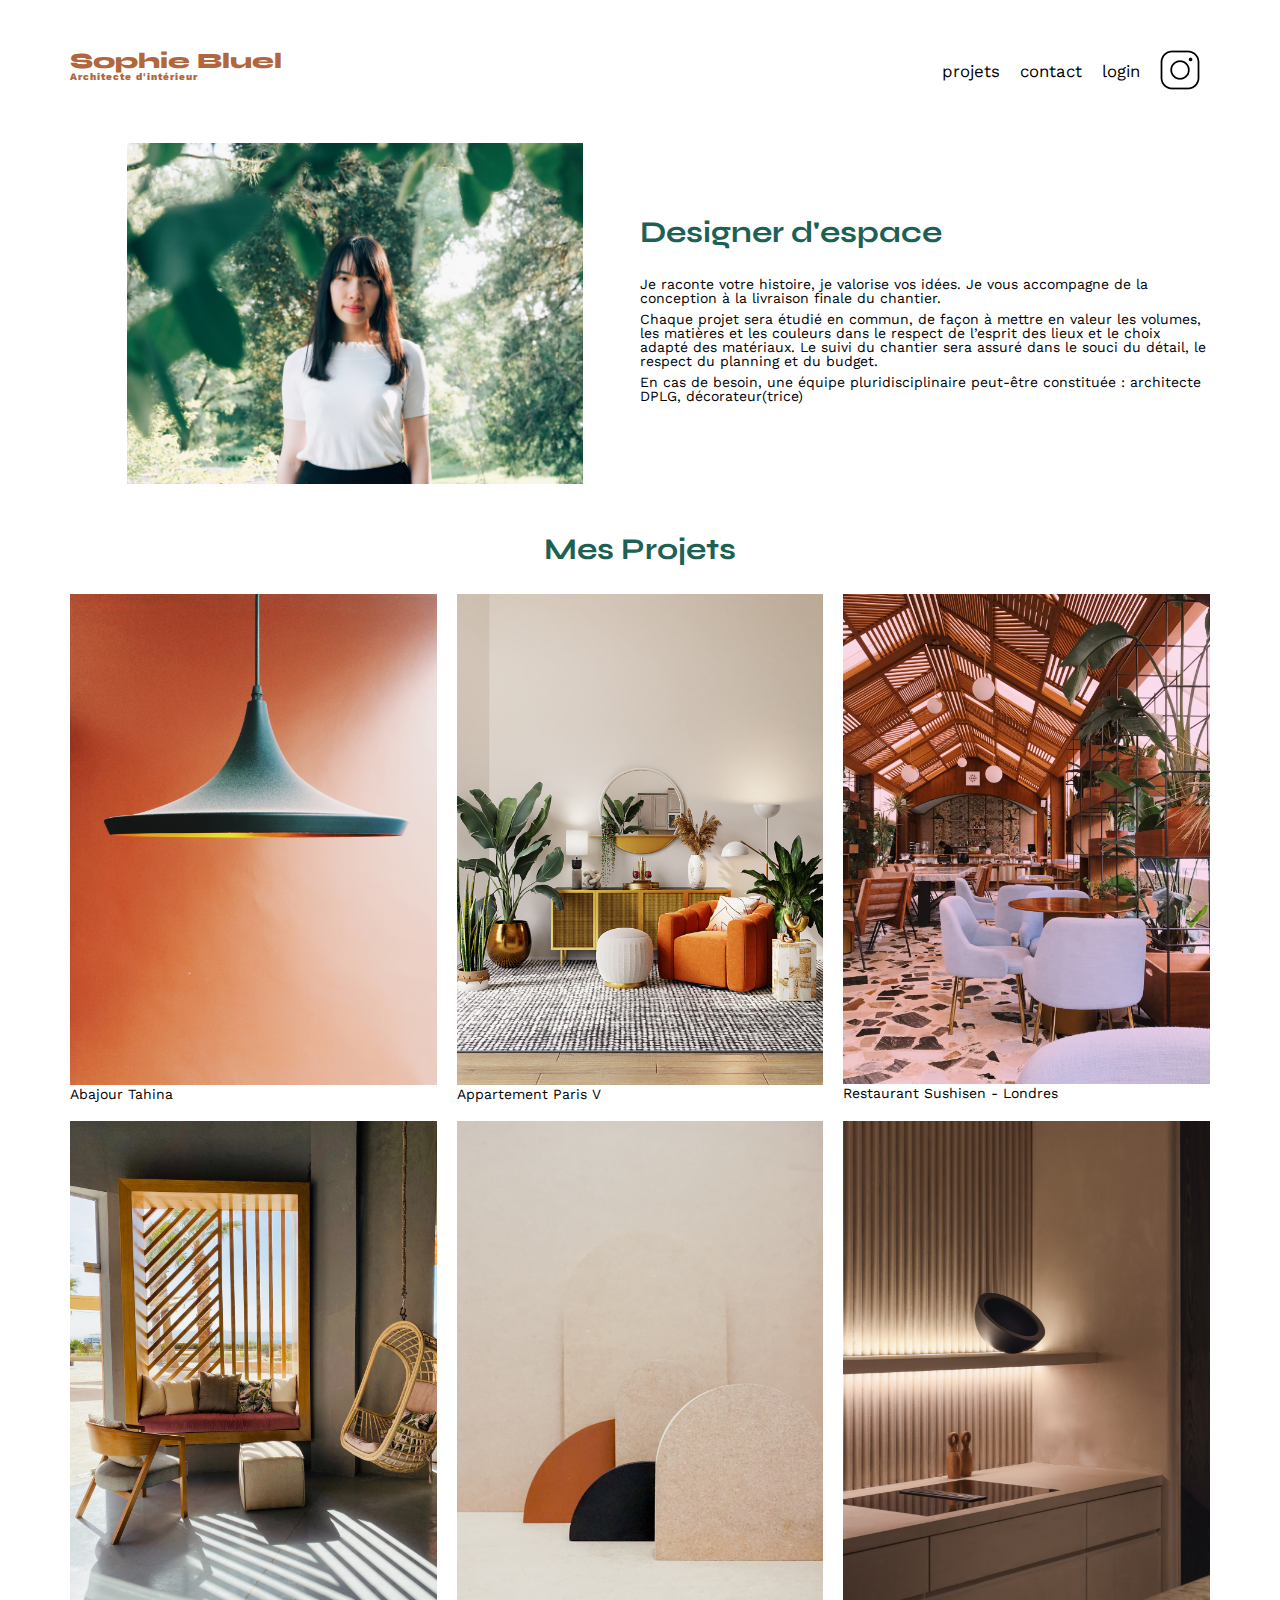
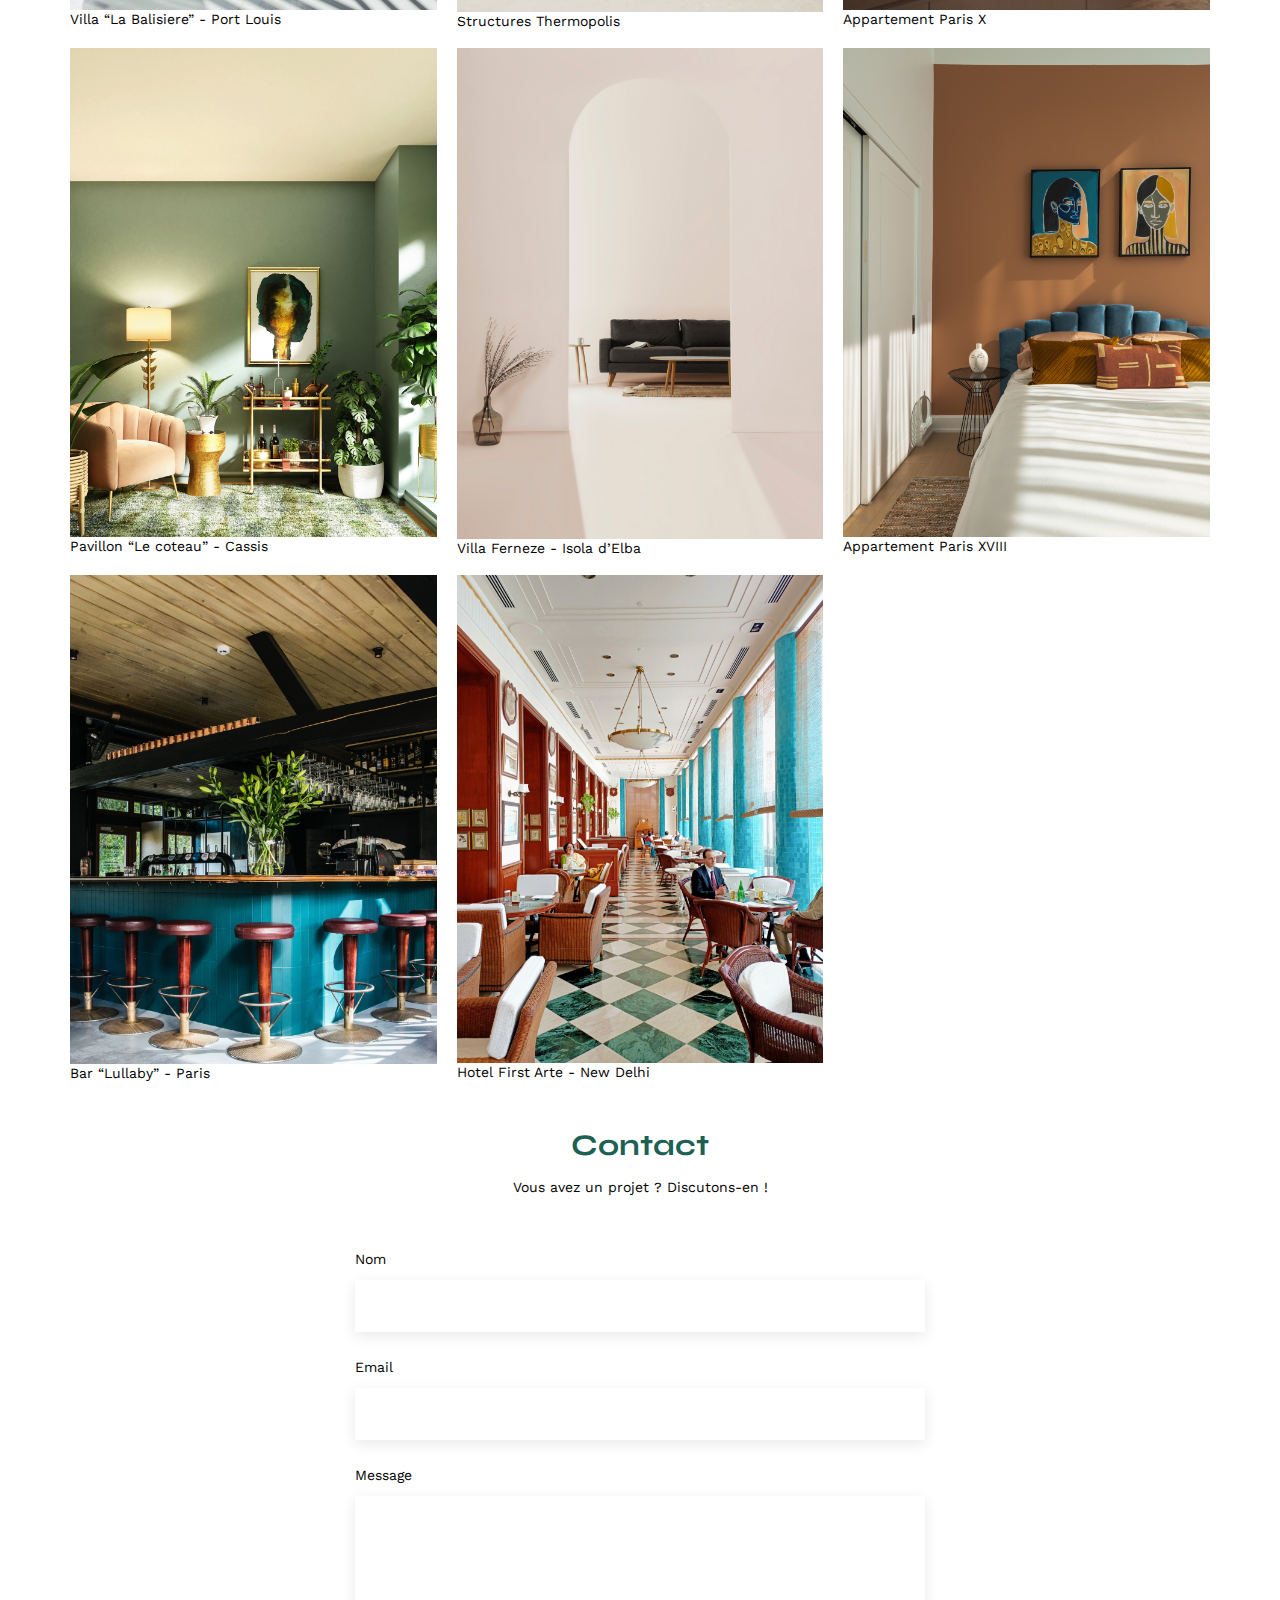
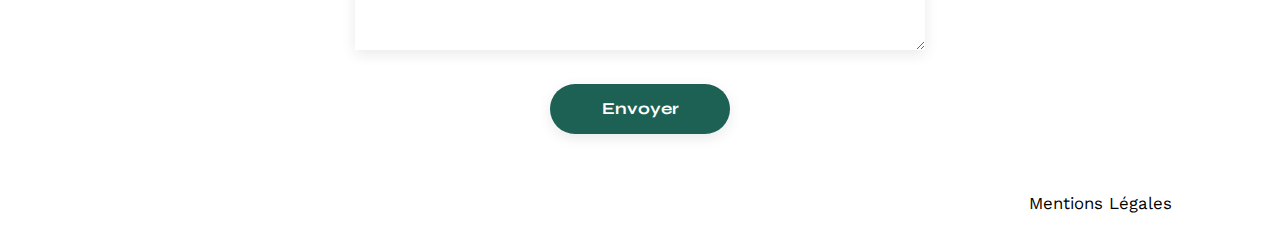
==== FrontEnd/index.html @ 2b15908a "first commit" ====
<!DOCTYPE html>
<html lang="fr">
<head>
	<meta charset="UTF-8">
	<title>Sophie Bluel - Architecte d'intérieur</title>
	<meta name="viewport" content="width=device-width, initial-scale=1.0">
	<link rel="preconnect" href="https://fonts.googleapis.com">
	<link rel="preconnect" href="https://fonts.gstatic.com" crossorigin>
	<link href="https://fonts.googleapis.com/css2?family=Syne:wght@700;800&family=Work+Sans&display=swap" rel="stylesheet">
	<meta name="description" content="">
	<link rel="stylesheet" href="./assets/style.css">
</head>
<body>
<header>
	<h1>Sophie Bluel <span>Architecte d'intérieur</span></h1>
	<nav>
		<ul>
			<li>projets</li>
			<li>contact</li>
			<li>login</li>
			<li><img src="./assets/icons/instagram.png" alt="Instagram"></li>
		</ul>
	</nav>
</header>
<main>
	<section id="introduction">
		<figure>
			<img src="./assets/images/sophie-bluel.png" alt="">
		</figure>
		<article>
			<h2>Designer d'espace</h2>
			<p>Je raconte votre histoire, je valorise vos idées. Je vous accompagne de la conception à la livraison finale du chantier.</p>
			<p>Chaque projet sera étudié en commun, de façon à mettre en valeur les volumes, les matières et les couleurs dans le respect de l’esprit des lieux et le choix adapté des matériaux. Le suivi du chantier sera assuré dans le souci du détail, le respect du planning et du budget.</p>
			<p>En cas de besoin, une équipe pluridisciplinaire peut-être constituée : architecte DPLG, décorateur(trice)</p>
		</article>
	</section>
	<section id="portfolio">
		<h2>Mes Projets</h2>
		<div class="gallery">
			<figure>
				<img src="assets/images/abajour-tahina.png" alt="Abajour Tahina">
				<figcaption>Abajour Tahina</figcaption>
			</figure>
			<figure>
				<img src="assets/images/appartement-paris-v.png" alt="Appartement Paris V">
				<figcaption>Appartement Paris V</figcaption>
			</figure>
			<figure>
				<img src="assets/images/restaurant-sushisen-londres.png" alt="Restaurant Sushisen - Londres">
				<figcaption>Restaurant Sushisen - Londres</figcaption>
			</figure>
			<figure>
				<img src="assets/images/la-balisiere.png" alt="Villa “La Balisiere” - Port Louis">
				<figcaption>Villa “La Balisiere” - Port Louis</figcaption>
			</figure>
			<figure>
				<img src="assets/images/structures-thermopolis.png" alt="Structures Thermopolis">
				<figcaption>Structures Thermopolis</figcaption>
			</figure>
			<figure>
				<img src="assets/images/appartement-paris-x.png" alt="Appartement Paris X">
				<figcaption>Appartement Paris X</figcaption>
			</figure>
			<figure>
				<img src="assets/images/le-coteau-cassis.png" alt="Pavillon “Le coteau” - Cassis">
				<figcaption>Pavillon “Le coteau” - Cassis</figcaption>
			</figure>
			<figure>
				<img src="assets/images/villa-ferneze.png" alt="Villa Ferneze - Isola d’Elba">
				<figcaption>Villa Ferneze - Isola d’Elba</figcaption>
			</figure>
			<figure>
				<img src="assets/images/appartement-paris-xviii.png" alt="Appartement Paris XVIII">
				<figcaption>Appartement Paris XVIII</figcaption>
			</figure>
			<figure>
				<img src="assets/images/bar-lullaby-paris.png" alt="Bar “Lullaby” - Paris">
				<figcaption>Bar “Lullaby” - Paris</figcaption>
			</figure>
			<figure>
				<img src="assets/images/hotel-first-arte-new-delhi.png" alt="Hotel First Arte - New Delhi">
				<figcaption>Hotel First Arte - New Delhi</figcaption>
			</figure>
		</div>
	</section>
	<section id="contact">
		<h2>Contact</h2>
		<p>Vous avez un projet ? Discutons-en !</p>
		<form action="#" method="post">
			<label for="name">Nom</label>
			<input type="text" name="name" id="name">
			<label for="email">Email</label>
			<input type="email" name="email" id="email">
			<label for="message">Message</label>
			<textarea name="message" id="message" cols="30" rows="10"></textarea>
			<input type="submit" value="Envoyer">
		</form>
	</section>
</main>

<footer>
	<nav>
		<ul>
			<li>Mentions Légales</li>
		</ul>
	</nav>
</footer>
</body>
</html>
---- FrontEnd/assets/style.css ----
/* http://meyerweb.com/eric/tools/css/reset/
   v2.0 | 20110126
   License: none (public domain)
*/

html, body, div, span, applet, object, iframe,
h1, h2, h3, h4, h5, h6, p, blockquote, pre,
a, abbr, acronym, address, big, cite, code,
del, dfn, em, img, ins, kbd, q, s, samp,
small, strike, strong, sub, sup, tt, var,
b, u, i, center,
dl, dt, dd, ol, ul, li,
fieldset, form, label, legend,
table, caption, tbody, tfoot, thead, tr, th, td,
article, aside, canvas, details, embed,
figure, figcaption, footer, header, hgroup,
menu, nav, output, ruby, section, summary,
time, mark, audio, video {
	margin: 0;
	padding: 0;
	border: 0;
	font-size: 100%;
	font: inherit;
	vertical-align: baseline;
}
/* HTML5 display-role reset for older browsers */
article, aside, details, figcaption, figure,
footer, header, hgroup, menu, nav, section {
	display: block;
}
body {
	line-height: 1;
}
ol, ul {
	list-style: none;
}
blockquote, q {
	quotes: none;
}
blockquote:before, blockquote:after,
q:before, q:after {
	content: '';
	content: none;
}
table {
	border-collapse: collapse;
	border-spacing: 0;
}
/** end reset css**/
body {
	max-width: 1140px;
	margin:auto;
	font-family: 'Work Sans' ;
	font-size: 14px;
}
header {
	display: flex;
	justify-content: space-between;
	margin: 50px 0
}
section {
	margin: 50px 0
}

h1{
	display: flex;
	flex-direction: column;
	font-family: 'Syne';
	font-size: 22px;
	font-weight: 800;
	color: #B1663C
}

h1 > span {
	font-family: 'Work Sans';
	font-size:10px;
	letter-spacing: 0.1em;
;
}

h2{
	font-family: 'Syne';
	font-weight: 700;
	font-size: 30px;
	color: #1D6154
}
nav ul {
	display: flex;
	align-items: center;
	list-style-type: none;

}
nav li {
	padding: 0 10px;
	font-size: 1.2em;
}

li:hover {
	color: #B1663C;
}
#introduction {
	display: flex;
	align-items: center;
}
#introduction figure {
	flex: 1
}
#introduction img {
	display: block;
	margin: auto;
	width: 80%;
}

#introduction article {
	flex: 1
}
#introduction h2 {
	margin-bottom: 1em;
}

#introduction p {
	margin-bottom: 0.5em;
}
#portfolio h2 {
	text-align: center;
	margin-bottom: 1em;
}
.gallery {
	width: 100%;
	display: grid;
	grid-template-columns: 1fr 1fr 1fr;
	grid-column-gap: 20px;
	grid-row-gap: 20px;
}

.gallery img {
	width: 100%;

}
#contact {
	width: 50%;
margin: auto;
}
#contact > * {
	text-align: center;

}
#contact h2{
	margin-bottom: 20px;
}
#contact form {
	text-align: left;
	margin-top:30px;
	display: flex;
	flex-direction: column;
}

#contact input {
	height: 50px;
	font-size: 1.2em;
	border: none;
	box-shadow: 0px 4px 14px rgba(0, 0, 0, 0.09);
}
#contact label {
	margin: 2em 0 1em 0;
}
#contact textarea {
	border: none;
	box-shadow: 0px 4px 14px rgba(0, 0, 0, 0.09);
}

input[type="submit"]{
	font-family: 'Syne';
	font-weight: 700;
	color: white;
	background-color: #1D6154;
	margin : 2em auto ;
	width: 180px;
	text-align: center;
	border-radius: 60px ;
}

footer nav ul {
	display: flex;
	justify-content: flex-end;
	margin: 2em
}
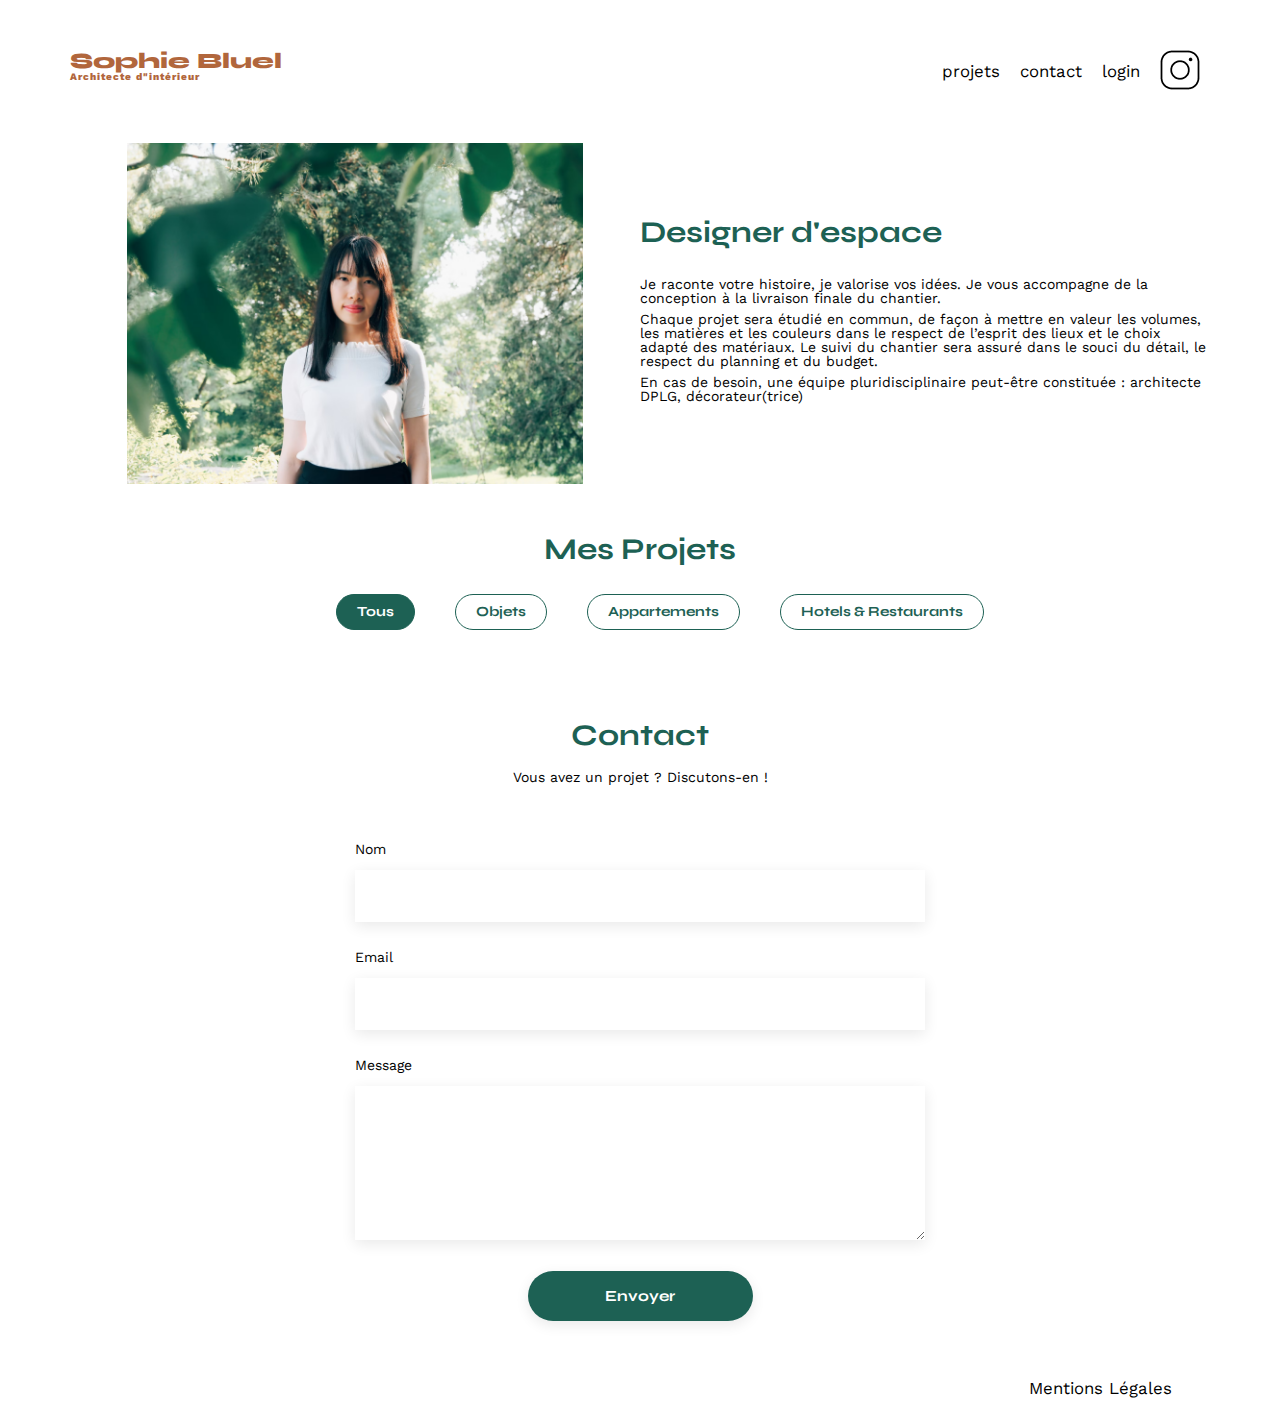
==== commit 8e56df30: "v1.1 add JS picture gallery" ====
--- a/FrontEnd/index.html
+++ b/FrontEnd/index.html
@@ -2,26 +2,50 @@
 <html lang="fr">
 <head>
 	<meta charset="UTF-8">
-	<title>Sophie Bluel - Architecte d'intérieur</title>
+	<title>Sophie Bluel - Architecte d"intérieur</title>
 	<meta name="viewport" content="width=device-width, initial-scale=1.0">
 	<link rel="preconnect" href="https://fonts.googleapis.com">
 	<link rel="preconnect" href="https://fonts.gstatic.com" crossorigin>
 	<link href="https://fonts.googleapis.com/css2?family=Syne:wght@700;800&family=Work+Sans&display=swap" rel="stylesheet">
+	<link rel="stylesheet" href="https://cdnjs.cloudflare.com/ajax/libs/font-awesome/6.2.1/css/all.min.css"
+	integrity="sha512-MV7K8+y+gLIBoVD59lQIYicR65iaqukzvf/nwasF0nqhPay5w/9lJmVM2hMDcnK1OnMGCdVK+iQrJ7lzPJQd1w=="
+	crossorigin="anonymous" referrerpolicy="no-referrer" />
 	<meta name="description" content="">
-	<link rel="stylesheet" href="./assets/style.css">
+	<!-- CSS SHEETS -->
+	<link rel="stylesheet" href="./assets/styles/main-style.css">
+	<link rel="stylesheet" href="./assets/styles/edtion-mode.css">
+	<link rel="stylesheet" href="./assets/styles/introduction-style.css">
+	<link rel="stylesheet" href="./assets/styles/portfolio-style.css">
+	<link rel="stylesheet" href="./assets/styles/bouton-filtrage-style.css">
+	<link rel="stylesheet" href="./assets/styles/gallery-grid-style.css">
+	<link rel="stylesheet" href="./assets/styles/form-style.css">
+	<link rel="stylesheet" href="./assets/styles/footer-style.css">
+
+	<!-- SCRIPTS JS -->
+	<script type="module" src="scripts/generateGalleryGrid.js" defer></script>
+	<script type="module" src="scripts/generateEditionMode.js" defer></script>
+
 </head>
+
+<div class="edition-mode">
+	<i class="fa-regular fa-pen-to-square"></i>
+	<p>Mode édition</p>
+</div>
+
 <body>
+
 <header>
-	<h1>Sophie Bluel <span>Architecte d'intérieur</span></h1>
+	<h1>Sophie Bluel <span>Architecte d"intérieur</span></h1>
 	<nav>
 		<ul>
-			<li>projets</li>
-			<li>contact</li>
-			<li>login</li>
+			<li><a href="#portfolio">projets</a></li>
+			<li><a href="#contact">contact</a></li>
+			<li><a href="login.html" id="log-link">login</a></li>
 			<li><img src="./assets/icons/instagram.png" alt="Instagram"></li>
 		</ul>
 	</nav>
 </header>
+
 <main>
 	<section id="introduction">
 		<figure>
@@ -34,56 +58,30 @@
 			<p>En cas de besoin, une équipe pluridisciplinaire peut-être constituée : architecte DPLG, décorateur(trice)</p>
 		</article>
 	</section>
+
 	<section id="portfolio">
-		<h2>Mes Projets</h2>
-		<div class="gallery">
-			<figure>
-				<img src="assets/images/abajour-tahina.png" alt="Abajour Tahina">
-				<figcaption>Abajour Tahina</figcaption>
-			</figure>
-			<figure>
-				<img src="assets/images/appartement-paris-v.png" alt="Appartement Paris V">
-				<figcaption>Appartement Paris V</figcaption>
-			</figure>
-			<figure>
-				<img src="assets/images/restaurant-sushisen-londres.png" alt="Restaurant Sushisen - Londres">
-				<figcaption>Restaurant Sushisen - Londres</figcaption>
-			</figure>
-			<figure>
-				<img src="assets/images/la-balisiere.png" alt="Villa “La Balisiere” - Port Louis">
-				<figcaption>Villa “La Balisiere” - Port Louis</figcaption>
-			</figure>
-			<figure>
-				<img src="assets/images/structures-thermopolis.png" alt="Structures Thermopolis">
-				<figcaption>Structures Thermopolis</figcaption>
-			</figure>
-			<figure>
-				<img src="assets/images/appartement-paris-x.png" alt="Appartement Paris X">
-				<figcaption>Appartement Paris X</figcaption>
-			</figure>
-			<figure>
-				<img src="assets/images/le-coteau-cassis.png" alt="Pavillon “Le coteau” - Cassis">
-				<figcaption>Pavillon “Le coteau” - Cassis</figcaption>
-			</figure>
-			<figure>
-				<img src="assets/images/villa-ferneze.png" alt="Villa Ferneze - Isola d’Elba">
-				<figcaption>Villa Ferneze - Isola d’Elba</figcaption>
-			</figure>
-			<figure>
-				<img src="assets/images/appartement-paris-xviii.png" alt="Appartement Paris XVIII">
-				<figcaption>Appartement Paris XVIII</figcaption>
-			</figure>
-			<figure>
-				<img src="assets/images/bar-lullaby-paris.png" alt="Bar “Lullaby” - Paris">
-				<figcaption>Bar “Lullaby” - Paris</figcaption>
-			</figure>
-			<figure>
-				<img src="assets/images/hotel-first-arte-new-delhi.png" alt="Hotel First Arte - New Delhi">
-				<figcaption>Hotel First Arte - New Delhi</figcaption>
-			</figure>
+		<div class="portfolio-title">
+			<h2>Mes Projets</h2>
+
+			<div id="category-options">
+				<input type="radio" id="all" name="category" value="all" checked>
+				<label for="all"><span>Tous</span></label>
+				
+				<input type="radio" id="objects" name="category" value="1">
+				<label for="objects"><span>Objets</span></label>
+				
+				<input type="radio" id="apartments" name="category" value="2">
+				<label for="apartments"><span>Appartements</span></label>
+				
+				<input type="radio" id="hotels" name="category" value="3">
+				<label for="hotels"><span>Hotels & Restaurants</span></label>
+			</div>
+
+			<div class="gallery-grid"></div>
 		</div>
 	</section>
-	<section id="contact">
+
+	<section class="form" id="contact">
 		<h2>Contact</h2>
 		<p>Vous avez un projet ? Discutons-en !</p>
 		<form action="#" method="post">
@@ -93,7 +91,7 @@
 			<input type="email" name="email" id="email">
 			<label for="message">Message</label>
 			<textarea name="message" id="message" cols="30" rows="10"></textarea>
-			<input type="submit" value="Envoyer">
+			<input class="button" type="submit" value="Envoyer">
 		</form>
 	</section>
 </main>
--- a/FrontEnd/assets/styles/main-style.css
+++ b/FrontEnd/assets/styles/main-style.css
@@ -0,0 +1,110 @@
+/* http://meyerweb.com/eric/tools/css/reset/
+   v2.0 | 20110126
+   License: none (public domain)
+*/
+
+html, body, div, span, applet, object, iframe,
+h1, h2, h3, h4, h5, h6, p, blockquote, pre,
+a, abbr, acronym, address, big, cite, code,
+del, dfn, em, img, ins, kbd, q, s, samp,
+small, strike, strong, sub, sup, tt, var,
+b, u, i, center,
+dl, dt, dd, ol, ul, li,
+fieldset, form, label, legend,
+table, caption, tbody, tfoot, thead, tr, th, td,
+article, aside, canvas, details, embed,
+figure, figcaption, footer, header, hgroup,
+menu, nav, output, ruby, section, summary,
+time, mark, audio, video {
+	margin: 0;
+	padding: 0;
+	border: 0;
+	font-size: 100%;
+	font: inherit;
+	vertical-align: baseline;
+}
+/* HTML5 display-role reset for older browsers */
+article, aside, details, figcaption, figure,
+footer, header, hgroup, menu, nav, section {
+	display: block;
+}
+body {
+	line-height: 1;
+}
+ol, ul {
+	list-style: none;
+}
+blockquote, q {
+	quotes: none;
+}
+blockquote:before, blockquote:after,
+q:before, q:after {
+	content: "";
+	content: none;
+}
+table {
+	border-collapse: collapse;
+	border-spacing: 0;
+}
+/** end reset css**/
+body {
+	max-width: 1140px;
+	margin:auto;
+	font-family: "Work Sans" ;
+	font-size: 14px;
+}
+
+/* HEADER CSS */
+header {
+	display: flex;
+	justify-content: space-between;
+	margin: 50px 0
+}
+
+section {
+	margin: 50px 0
+}
+
+h1{
+	display: flex;
+	flex-direction: column;
+	font-family: "Syne";
+	font-size: 22px;
+	font-weight: 800;
+	color: #B1663C
+}
+
+h1 > span {
+	font-family: "Work Sans";
+	font-size:10px;
+	letter-spacing: 0.1em;
+;
+}
+
+h2{
+	font-family: "Syne";
+	font-weight: 700;
+	font-size: 30px;
+	color: #1D6154
+}
+nav ul {
+	display: flex;
+	align-items: center;
+	list-style-type: none;
+
+}
+nav li {
+	padding: 0 10px;
+	font-size: 1.2em;
+}
+
+nav a {
+	color: inherit;             /* Utilise la couleur du texte parent */
+    text-decoration: none;      /* Supprime le soulignement */
+    font-weight: normal;        /* Réinitialise le poids de la police, si nécessaire */
+    outline: none;         
+}
+
+li:hover {
+	color: #B1663C;
+}
--- a/FrontEnd/assets/styles/edtion-mode.css
+++ b/FrontEnd/assets/styles/edtion-mode.css
@@ -0,0 +1,12 @@
+.edition-mode {
+	display: none;
+	justify-content: center;
+	align-items: baseline;
+    padding: 20px;
+    background-color: black;
+    color: white;
+}
+
+.edition-mode i{
+	margin-right: 10px ;
+}--- a/FrontEnd/assets/styles/introduction-style.css
+++ b/FrontEnd/assets/styles/introduction-style.css
@@ -0,0 +1,23 @@
+#introduction {
+	display: flex;
+	align-items: center;
+}
+#introduction figure {
+	flex: 1
+}
+#introduction img {
+	display: block;
+	margin: auto;
+	width: 80%;
+}
+
+#introduction article {
+	flex: 1
+}
+#introduction h2 {
+	margin-bottom: 1em;
+}
+
+#introduction p {
+	margin-bottom: 0.5em;
+}--- a/FrontEnd/assets/styles/portfolio-style.css
+++ b/FrontEnd/assets/styles/portfolio-style.css
@@ -0,0 +1,21 @@
+#portfolio h2 {
+	text-align: center;
+	margin-bottom: 1em;
+}
+
+.portfolio-title {
+    display: flex;
+    justify-content: center;
+    align-items: center;
+    flex-direction: column;
+}
+
+.portfolio-title button{
+	display: flex;
+	margin-left: 10px ;
+	background-color: white;
+}
+
+.portfolio-title button p{
+	margin-left: 10px ;
+}--- a/FrontEnd/assets/styles/bouton-filtrage-style.css
+++ b/FrontEnd/assets/styles/bouton-filtrage-style.css
@@ -0,0 +1,31 @@
+/* Boutons de filtrage */
+#category-options {
+	display: flex;
+	justify-content: center;
+}
+
+input[type="radio"] {
+    display: none;
+}
+
+#category-options label {
+	display: flex;
+    align-items: center; 
+	padding: 10px 20px 10px 20px;
+    margin-left: 40px;
+    border: 1px solid #1D6154; /* Ajoute une bordure grise autour des divs */
+    border-radius: 25px; /* Arrondit les coins des divs pour leur donner un effet "pill" */
+	cursor: pointer;
+	color: #1D6154;
+	font-family: "Syne";
+	font-weight: 700;
+	text-align: center;
+}
+
+input[type="radio"]:checked + label {
+    background-color: #1D6154;
+}
+
+input[type="radio"]:checked + label span {
+    color: white;
+}--- a/FrontEnd/assets/styles/gallery-grid-style.css
+++ b/FrontEnd/assets/styles/gallery-grid-style.css
@@ -0,0 +1,18 @@
+.gallery-grid {
+	width: 100%;
+	display: grid;
+	grid-template-columns: 1fr 1fr 1fr;
+	grid-column-gap: 20px;
+	grid-row-gap: 20px;
+	margin-top: 40px;
+}
+
+.gallery-grid img {
+	width: 100%;
+}
+
+.gallery-grid figcaption {
+	font-size: 13px;
+	line-height: 15.25px;
+	color: #3D3D3D;
+}--- a/FrontEnd/assets/styles/form-style.css
+++ b/FrontEnd/assets/styles/form-style.css
@@ -0,0 +1,45 @@
+.form {
+	width: 50%;
+	margin: auto;
+}
+
+.form > * {
+	text-align: center;
+
+}
+.form h2 {
+	margin-bottom: 20px;
+}
+.form form {
+	text-align: left;
+	margin-top:30px;
+	display: flex;
+	flex-direction: column;
+}
+
+.form input, #modal-upload-form select, #btnAddWorks, #btnValidate {
+	height: 50px;
+	font-size: 1.1em;
+	border: none;
+	box-shadow: 0px 4px 14px rgba(0, 0, 0, 0.09);
+}
+
+.form label {
+	margin: 2em 0 1em 0;
+}
+
+.form textarea {
+	border: none;
+	box-shadow: 0px 4px 14px rgba(0, 0, 0, 0.09);
+}
+
+.button {
+	font-family: "Syne";
+	font-weight: 700;
+	color: white;
+	background-color: #1D6154;
+	margin : 2em auto ;
+	width: 225px;
+	text-align: center;
+	border-radius: 60px ;
+}--- a/FrontEnd/assets/styles/footer-style.css
+++ b/FrontEnd/assets/styles/footer-style.css
@@ -0,0 +1,5 @@
+footer nav ul {
+	display: flex;
+	justify-content: flex-end;
+	margin: 2em
+}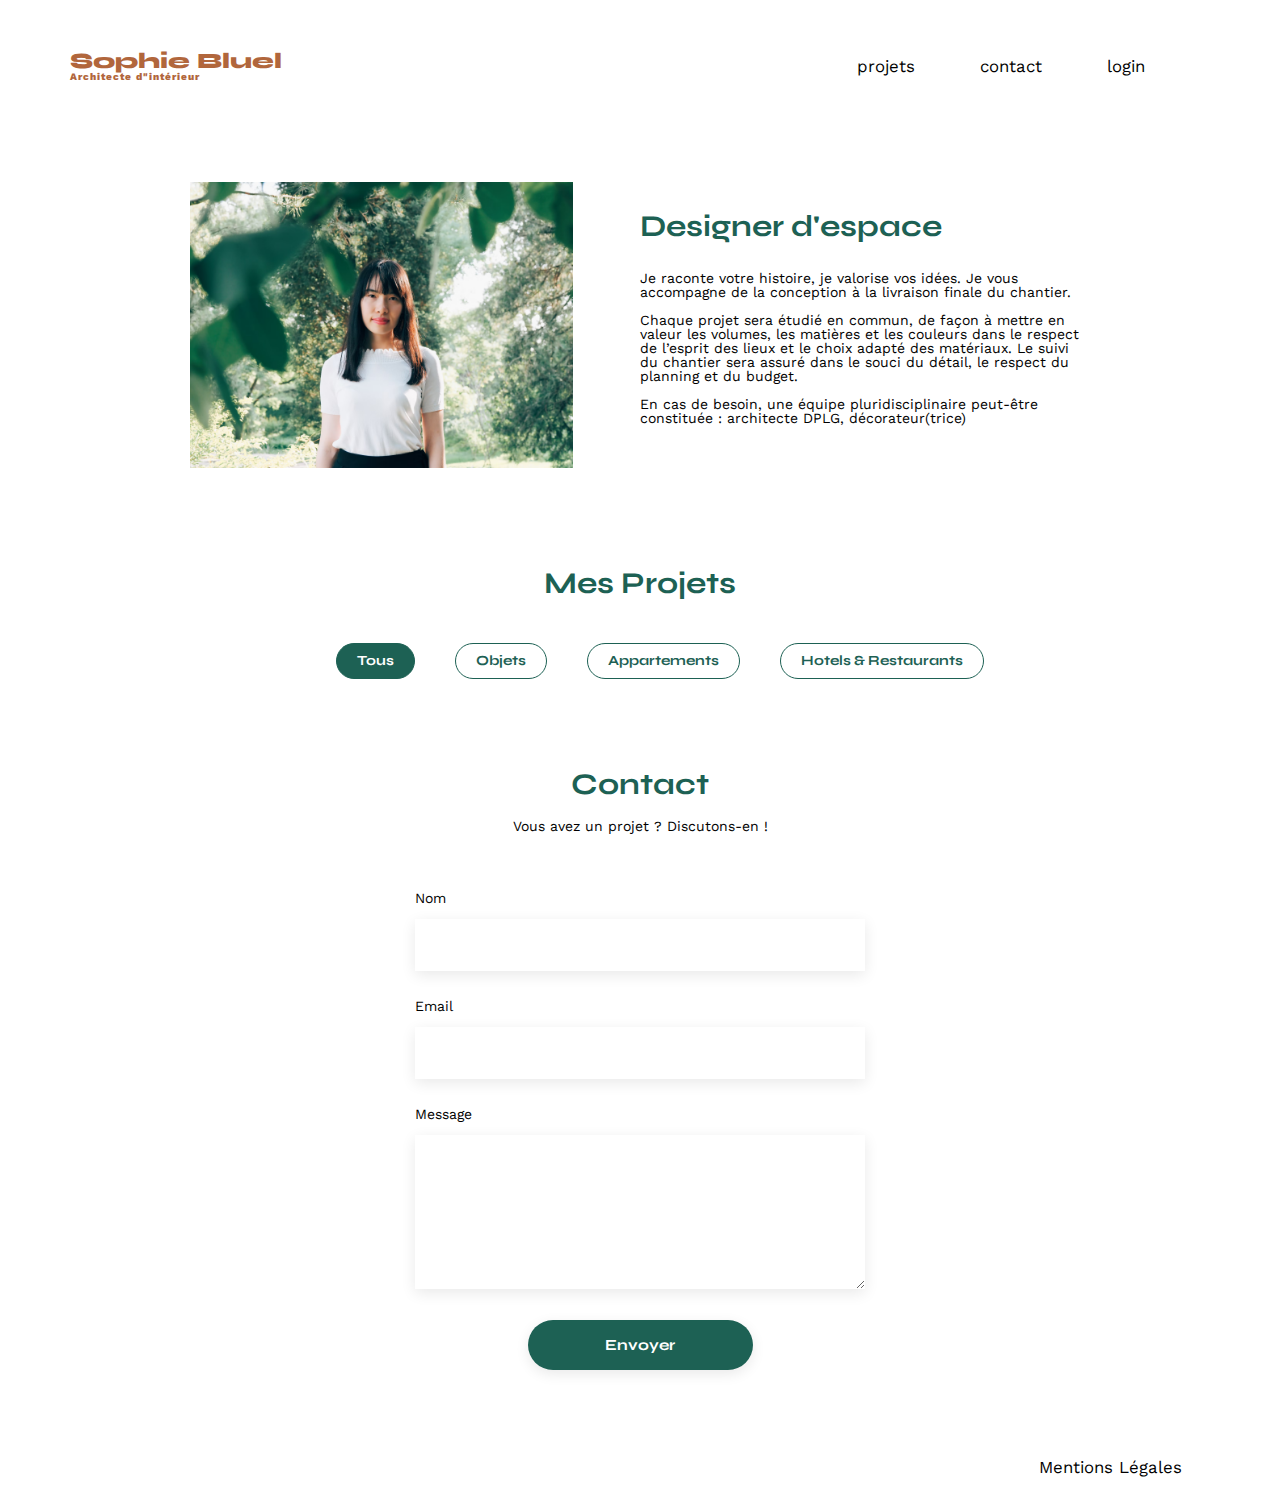
==== commit 57c5028a: "V5.4 fix graphics header, modal-gallery" ====
--- a/FrontEnd/index.html
+++ b/FrontEnd/index.html
@@ -14,6 +14,7 @@
 	<!-- CSS SHEETS -->
 	<link rel="stylesheet" href="./assets/styles/main-style.css">
 	<link rel="stylesheet" href="./assets/styles/edtion-mode.css">
+	<link rel="stylesheet" href="./assets/styles/login-style.css">
 	<link rel="stylesheet" href="./assets/styles/introduction-style.css">
 	<link rel="stylesheet" href="./assets/styles/portfolio-style.css">
 	<link rel="stylesheet" href="./assets/styles/bouton-filtrage-style.css">
@@ -21,10 +22,21 @@
 	<link rel="stylesheet" href="./assets/styles/form-style.css">
 	<link rel="stylesheet" href="./assets/styles/footer-style.css">
 
+	<!-- CSS SHEETS POUR FENETRE MODALE -->
+	<link rel="stylesheet" href="./assets/styles/modal/modal-window-style.css">
+	<link rel="stylesheet" href="./assets/styles/modal/modal-upload-form-style.css">
+
 	<!-- SCRIPTS JS -->
 	<script type="module" src="scripts/generateGalleryGrid.js" defer></script>
 	<script type="module" src="scripts/generateEditionMode.js" defer></script>
+	<script type="module" src="scripts/logout.js" defer></script>
 
+	<!-- SCRIPTS JS POUR FENETRE MODALE-->
+	<script type="module" src="scripts/modal/generateModal.js" defer></script>
+	<script type="module" src="scripts/modal/deleteWorks.js" defer></script>
+	<script type="module" src="scripts/modal/generateUploadForm.js" defer></script>
+	<script type="module" src="scripts/modal/uploadPicture.js" defer></script>
+	<script type="module" src="scripts/modal/submitWorks.js" defer></script>
 </head>
 
 <div class="edition-mode">
@@ -41,7 +53,7 @@
 			<li><a href="#portfolio">projets</a></li>
 			<li><a href="#contact">contact</a></li>
 			<li><a href="login.html" id="log-link">login</a></li>
-			<li><img src="./assets/icons/instagram.png" alt="Instagram"></li>
+			<li><i class="fa-brands fa-instagram"></i></li>
 		</ul>
 	</nav>
 </header>
@@ -60,25 +72,35 @@
 	</section>
 
 	<section id="portfolio">
-		<div class="portfolio-title">
-			<h2>Mes Projets</h2>
+			<div class="portfolio-title">
+				<h2>Mes Projets</h2>
+
+				<!-- Bouton pour afficher la fenêtre modale -->
+				<button id="modal-open-button" aria-haspopup="dialog" aria-controls="modal">
+					<i class="fa-regular fa-pen-to-square"></i>
+					<p>modifier</p>
+				</button>
+			</div>
+
+			<!-- Fenêtre modale -->
+			<div id="modal" class="modal" role="dialog" aria-modal="true" aria-labelledby="modalTitle" aria-describedby="modalDesc" hidden>
+			</div>
 
 			<div id="category-options">
 				<input type="radio" id="all" name="category" value="all" checked>
 				<label for="all"><span>Tous</span></label>
-				
+			
 				<input type="radio" id="objects" name="category" value="1">
 				<label for="objects"><span>Objets</span></label>
-				
+			
 				<input type="radio" id="apartments" name="category" value="2">
 				<label for="apartments"><span>Appartements</span></label>
-				
+			
 				<input type="radio" id="hotels" name="category" value="3">
 				<label for="hotels"><span>Hotels & Restaurants</span></label>
 			</div>
 
-			<div class="gallery-grid"></div>
-		</div>
+		<div class="gallery-grid"></div>
 	</section>
 
 	<section class="form" id="contact">
--- a/FrontEnd/assets/styles/main-style.css
+++ b/FrontEnd/assets/styles/main-style.css
@@ -58,7 +58,19 @@
 header {
 	display: flex;
 	justify-content: space-between;
-	margin: 50px 0
+	margin: 50px 0;
+}
+
+header nav {
+	display: flex;
+}
+
+nav img {
+	width: 22px;
+}
+
+nav i {
+	font-size: 20px;
 }
 
 section {
@@ -94,7 +106,7 @@
 
 }
 nav li {
-	padding: 0 10px;
+	padding-left: 65px;
 	font-size: 1.2em;
 }
 
@@ -108,3 +120,8 @@
 li:hover {
 	color: #B1663C;
 }
+
+main {
+	width: 900px;
+    margin: auto;
+}--- a/FrontEnd/assets/styles/edtion-mode.css
+++ b/FrontEnd/assets/styles/edtion-mode.css
@@ -7,6 +7,17 @@
     color: white;
 }
 
+.edition-mode-margin {
+	width: 100vw; 
+    position: absolute; 
+    left: 0;
+	top: 0;
+}
+
 .edition-mode i{
 	margin-right: 10px ;
+}
+
+.header-down {
+	margin: 100px 0 !important
 }--- a/FrontEnd/assets/styles/login-style.css
+++ b/FrontEnd/assets/styles/login-style.css
@@ -0,0 +1,24 @@
+#login a {
+	margin : 1em auto ;
+	color: black;
+}
+
+#login #togglePassword {
+	display: flex;
+	align-items: center;
+}
+
+.error-message{
+	color: red;
+}
+
+.success-message {
+	color: green;
+    font-weight: bold;
+    text-align: center;
+    margin-top: 20px;
+}
+
+.login-bold {
+	font-weight: bold;
+}--- a/FrontEnd/assets/styles/introduction-style.css
+++ b/FrontEnd/assets/styles/introduction-style.css
@@ -1,23 +1,20 @@
 #introduction {
 	display: flex;
 	align-items: center;
+	margin: 100px 0;
 }
+
 #introduction figure {
 	flex: 1
 }
 #introduction img {
 	display: block;
-	margin: auto;
-	width: 80%;
+	width: 85%;
 }
 
 #introduction article {
 	flex: 1
 }
-#introduction h2 {
+#introduction h2, #introduction p {
 	margin-bottom: 1em;
-}
-
-#introduction p {
-	margin-bottom: 0.5em;
 }--- a/FrontEnd/assets/styles/portfolio-style.css
+++ b/FrontEnd/assets/styles/portfolio-style.css
@@ -1,13 +1,12 @@
 #portfolio h2 {
 	text-align: center;
-	margin-bottom: 1em;
+	margin-bottom: 1.5em;
 }
 
 .portfolio-title {
-    display: flex;
-    justify-content: center;
-    align-items: center;
-    flex-direction: column;
+	display: flex;
+	justify-content: center;
+	align-items: baseline;
 }
 
 .portfolio-title button{
--- a/FrontEnd/assets/styles/gallery-grid-style.css
+++ b/FrontEnd/assets/styles/gallery-grid-style.css
@@ -9,6 +9,7 @@
 
 .gallery-grid img {
 	width: 100%;
+
 }
 
 .gallery-grid figcaption {
--- a/FrontEnd/assets/styles/form-style.css
+++ b/FrontEnd/assets/styles/form-style.css
@@ -15,9 +15,16 @@
 	margin-top:30px;
 	display: flex;
 	flex-direction: column;
+	border-bottom: 1px solid gray;
+	padding-bottom: 30px;
 }
 
-.form input, #modal-upload-form select, #btnAddWorks, #btnValidate {
+#contact form, #login form {
+	border: none;
+	padding-bottom: none;
+}
+
+.form input, #modal-upload-form select, #btnAddWorks, #btnValidate  {
 	height: 50px;
 	font-size: 1.1em;
 	border: none;
@@ -42,4 +49,15 @@
 	width: 225px;
 	text-align: center;
 	border-radius: 60px ;
+}
+
+.button-gray {
+	font-family: "Syne";
+	font-weight: 700;
+	color: white;
+	background-color: gray;
+	margin : 2em auto ;
+	width: 225px;
+	text-align: center;
+	border-radius: 60px ;
 }--- a/FrontEnd/assets/styles/modal/modal-window-style.css
+++ b/FrontEnd/assets/styles/modal/modal-window-style.css
@@ -0,0 +1,108 @@
+/* Bouton pour afficher la fenêtre modale */
+#modal-open-button {
+    display: none;
+	border: none;
+    cursor: pointer;
+    font-size: 16px;
+}
+
+/* Fenêtre modale */
+.modal {
+    display: flex;
+    justify-content: center;
+    align-items: center;
+    position: fixed;
+    top: 0;
+    left: 0;
+    width: 100%;
+    height: 100%;
+    background-color: rgba(0, 0, 0, 0.5); /* Arrière-plan assombri */
+    z-index: 1000;
+}
+
+/* Contenu de la fenêtre modale */
+.modal-content {
+    background-color: #fff;
+    padding: 30px 50px;
+    width: 630px;
+    max-width: 90%;
+    border-radius: 10px;
+    box-shadow: 0 4px 8px rgba(0, 0, 0, 0.2);
+    position: relative;
+    text-align: center;
+}
+
+/* Titre de la modale */
+#modal-title {
+    font-family: "Work Sans";
+    font-size: 20px;
+    font-weight: 100;
+    color: black;
+    margin: 25px 15px 50px 10px !important  
+}
+
+/* Contenu de la modale */
+.modal-gallery {
+    display: flex;
+    flex-wrap: wrap;
+    row-gap: 15px;
+	margin: 0 20px;
+	padding-bottom: 80px;
+    border-bottom: 1px solid gray;
+}
+
+.modal-form {
+	padding-bottom: 30px !important;
+    border-bottom: none !important;
+}
+
+.modal-gallery img{
+	width: 110px;
+	height: 160px;
+}
+
+.modal-work {
+	position: relative;
+     /* display: inline-block; Pour que le conteneur s"adapte à l"image */
+    flex: 1 1 calc(90% / 5); /* Taille flexible avec une largeur de 20% */
+    max-width: calc(100% / 5); /* Assure que les colonnes ne dépassent pas leur largeur */
+    box-sizing: border-box; /* Inclure les bordures et marges dans les calculs de largeur */
+}
+
+.modal-work i {
+	position: absolute;
+    top: 5px;
+    right: 10px;
+    font-size: 15px;
+    color: white;
+    background-color: black;
+    padding: 8px;
+    border-radius: 3px;
+}
+
+/* Bouton de fermeture de la fenêtre modale */
+.close {
+    position: absolute;
+    top: 10px;
+    right: 10px;
+    font-size: 24px;
+    background: none;
+    border: none;
+    cursor: pointer;
+}
+
+/* Cacher la modale par défaut */
+.modal[hidden] {
+    display: none;
+}
+
+.return {
+    display: none;
+	position: absolute;
+	top: 10px;
+    left: 10px;
+	font-size: 24px;
+	border: none;
+    margin-bottom: 10px; /* Ajustez selon le style souhaité */
+    background: white;
+}--- a/FrontEnd/assets/styles/modal/modal-upload-form-style.css
+++ b/FrontEnd/assets/styles/modal/modal-upload-form-style.css
@@ -0,0 +1,50 @@
+/* Formulaire d"ajout de photos dans la modale */
+
+/* Conteneur principal */
+.modal-gallery .form{
+    width: 80%;
+}
+
+.upload-container {
+    background-color: #e8f1f7; 
+    height: 200px; 
+    display: flex;
+    justify-content: center;
+}
+
+.upload-div {
+    display: flex;
+    flex-direction: column;
+    align-items: center;
+    justify-content: center;
+    padding: 20px;
+	height: 150px; 
+}
+
+.upload-div i {
+    color: #b9c5cc; /* Couleur de l"icône */
+    margin-bottom: 10px;
+}
+
+#button-add-image{
+    background-color: #d1dfe7;
+    color: #4b738e;
+    border: none;
+    padding: 15px 30px;
+    border-radius: 20px;
+    cursor: pointer;
+    font-size: 14px;
+    font-weight: bold;
+    margin: 8px;
+}
+
+.file-info {
+    font-size: 12px;
+    color: #444444;
+}
+
+#image-preview{
+    width: inherit;
+    height: 100%;            /* Prend toute la hauteur du conteneur */
+    object-fit: cover;       /* Conserve les proportions et remplit le conteneur */
+}